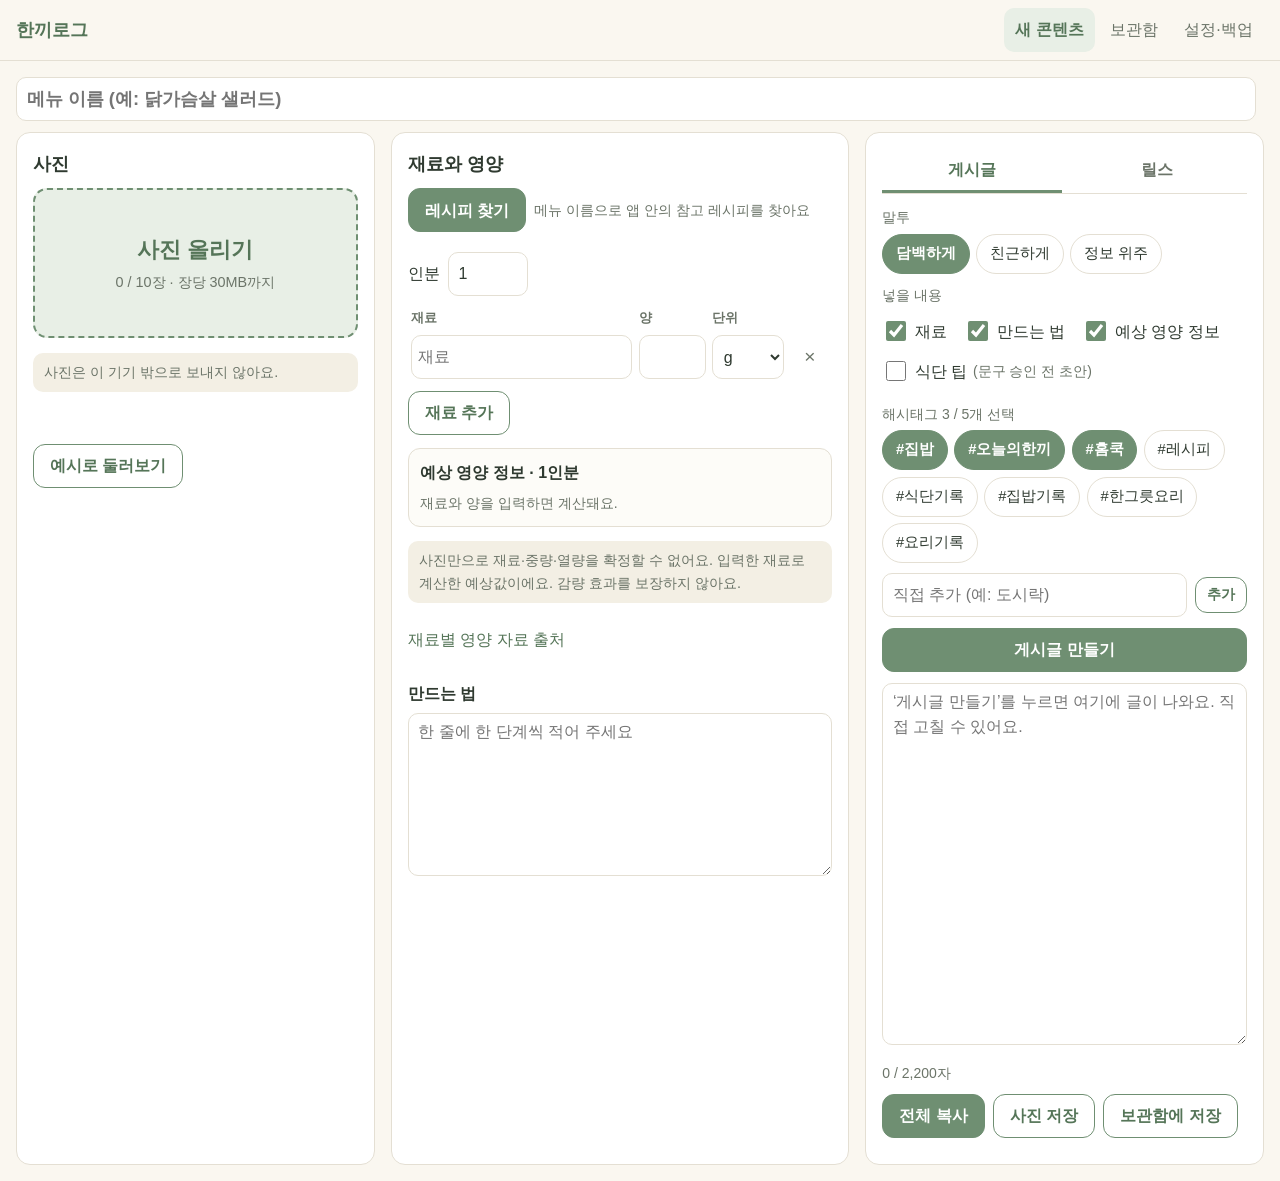
==== index.html @ b4cbdb10 "한끼로그 1단계 첫 버전 (v0.1.0) Co-Authored-By: Claude Opus 5.5 <noreply@anthropic.com> Claude-Session: https" ====
<!doctype html>
<html lang="ko">
<head>
<meta charset="utf-8">
<meta name="viewport" content="width=device-width, initial-scale=1, viewport-fit=cover">
<title>한끼로그</title>
<meta name="theme-color" content="#6f8f72">
<meta name="robots" content="noindex">
<meta name="apple-mobile-web-app-capable" content="yes">
<meta name="mobile-web-app-capable" content="yes">
<meta name="apple-mobile-web-app-title" content="한끼로그">
<meta name="apple-mobile-web-app-status-bar-style" content="default">
<link rel="manifest" href="manifest.webmanifest">
<link rel="icon" href="icon-192.png">
<link rel="apple-touch-icon" href="icon-180.png">
<link rel="stylesheet" href="styles.css">
</head>
<body>
<header class="top">
  <div class="brand">한끼로그</div>
  <nav class="nav" aria-label="메뉴">
    <button type="button" data-view="make" class="on">새 콘텐츠</button>
    <button type="button" data-view="library">보관함</button>
    <button type="button" data-view="settings">설정·백업</button>
  </nav>
</header>

<div id="updateBar" class="bar" hidden>새 버전이 있어요. <button type="button" id="applyUpdate" class="btn small">적용</button></div>
<div id="backupBar" class="bar warn" hidden></div>

<main>
<!-- 새 콘텐츠 -->
<section id="view-make" class="view">
  <div class="workhead">
    <input id="title" class="title-input" type="text" maxlength="40" placeholder="메뉴 이름 (예: 닭가슴살 샐러드)" aria-label="메뉴 이름">
    <span id="exampleBadge" class="badge example" hidden>예시</span>
    <span id="savedState" class="muted small"></span>
  </div>
  <ol class="steps" aria-label="단계">
    <li><button type="button" data-step="1" class="on">1. 사진 올리기</button></li>
    <li><button type="button" data-step="2">2. 정보 확인</button></li>
    <li><button type="button" data-step="3">3. 만들기</button></li>
  </ol>

  <div class="cols">
    <!-- 1 사진 -->
    <div class="col" data-col="1">
      <h2>사진</h2>
      <label class="upload" id="uploadLabel">
        <input id="fileInput" type="file" accept="image/*" multiple>
        <span class="upload-main">사진 올리기</span>
        <span class="upload-sub">최대 10장 · 장당 30MB까지</span>
      </label>
      <p class="note">사진은 이 기기 밖으로 보내지 않아요.</p>
      <div id="photoMsg" class="msg" role="status"></div>
      <ul id="photos" class="photos"></ul>
      <button type="button" id="exampleBtn" class="btn ghost">예시로 둘러보기</button>
      <div class="nextrow mobile-only"><button type="button" class="btn" data-go="2">다음: 정보 확인</button></div>
    </div>

    <!-- 2 정보 -->
    <div class="col" data-col="2">
      <h2>재료와 영양</h2>
      <div class="row">
        <button type="button" id="findRecipe" class="btn">레시피 찾기</button>
        <span class="muted small">메뉴 이름으로 앱 안의 참고 레시피를 찾아요</span>
      </div>
      <div id="recipeResults" class="results"></div>
      <div id="draftBadge" class="badge draft" hidden>레시피 참고 초안 — 실제 조리법과 다를 수 있어요</div>

      <div class="row">
        <label for="servings">인분</label>
        <input id="servings" type="number" min="1" max="20" step="1" value="1" inputmode="numeric">
      </div>

      <table class="ing" aria-label="재료">
        <thead><tr><th>재료</th><th>양</th><th>단위</th><th></th></tr></thead>
        <tbody id="ingBody"></tbody>
      </table>
      <datalist id="ingList"></datalist>
      <button type="button" id="addIng" class="btn ghost">재료 추가</button>

      <div class="nutri" id="nutri"></div>
      <p class="note">사진만으로 재료·중량·열량을 확정할 수 없어요. 입력한 재료로 계산한 예상값이에요. 감량 효과를 보장하지 않아요.</p>
      <details class="src"><summary>재료별 영양 자료 출처</summary><div id="srcList"></div></details>

      <h3>만드는 법</h3>
      <textarea id="stepsText" rows="6" placeholder="한 줄에 한 단계씩 적어 주세요"></textarea>
      <div class="nextrow mobile-only">
        <button type="button" class="btn ghost" data-go="1">이전</button>
        <button type="button" class="btn" data-go="3">다음: 만들기</button>
      </div>
    </div>

    <!-- 3 만들기 -->
    <div class="col" data-col="3">
      <div class="tabs" role="tablist">
        <button type="button" role="tab" id="tabPost" class="on" aria-selected="true">게시글</button>
        <button type="button" role="tab" id="tabReel" aria-selected="false">릴스</button>
      </div>
      <div id="panePost">
        <div class="field">
          <span class="lab">말투</span>
          <div class="chips" id="toneChips">
            <button type="button" data-tone="plain" class="on">담백하게</button>
            <button type="button" data-tone="friendly">친근하게</button>
            <button type="button" data-tone="info">정보 위주</button>
          </div>
        </div>
        <div class="field">
          <span class="lab">넣을 내용</span>
          <label class="chk"><input type="checkbox" id="incIng" checked> 재료</label>
          <label class="chk"><input type="checkbox" id="incSteps" checked> 만드는 법</label>
          <label class="chk"><input type="checkbox" id="incNutri" checked> 예상 영양 정보</label>
          <label class="chk"><input type="checkbox" id="incTip"> 식단 팁 <span class="muted small" id="tipState"></span></label>
        </div>
        <div class="field">
          <span class="lab">해시태그 <span id="tagCount" class="muted small"></span></span>
          <div class="chips" id="tagChips"></div>
          <div class="row"><input id="tagInput" type="text" placeholder="직접 추가 (예: 도시락)" maxlength="30"><button type="button" id="tagAdd" class="btn small ghost">추가</button></div>
        </div>
        <button type="button" id="genPost" class="btn wide">게시글 만들기</button>
        <textarea id="postText" rows="14" placeholder="‘게시글 만들기’를 누르면 여기에 글이 나와요. 직접 고칠 수 있어요."></textarea>
        <div class="row between"><span id="charCount" class="muted small">0 / 2,200자</span><span id="postMsg" class="msg small" role="status"></span></div>
        <div class="row wrap">
          <button type="button" id="copyPost" class="btn">전체 복사</button>
          <button type="button" id="savePhotos" class="btn ghost">사진 저장</button>
          <button type="button" id="saveEntry" class="btn ghost">보관함에 저장</button>
        </div>
      </div>
      <div id="paneReel" hidden>
        <div class="soon">
          <strong>릴스 만들기는 2단계에서 추가돼요.</strong>
          <p>지금은 사용할 수 없어요. 먼저 아이폰·안드로이드에서 영상 저장이 되는지 시험한 뒤 만들 예정이에요.</p>
          <p class="muted small" id="reelSupport"></p>
        </div>
      </div>
      <div class="nextrow mobile-only"><button type="button" class="btn ghost" data-go="2">이전</button></div>
    </div>
  </div>
</section>

<!-- 보관함 -->
<section id="view-library" class="view" hidden>
  <h2>보관함</h2>
  <div id="libInfo" class="libinfo"></div>
  <ul id="libList" class="lib"></ul>
  <p id="libEmpty" class="muted" hidden>아직 저장한 콘텐츠가 없어요.</p>
</section>

<!-- 설정 -->
<section id="view-settings" class="view" hidden>
  <h2>설정·백업</h2>
  <p class="note">사진은 이 기기 밖으로 보내지 않아요. 사진과 글은 이 브라우저 안에만 저장돼요.</p>
  <div class="card">
    <h3>백업</h3>
    <p>사진을 포함한 모든 콘텐츠를 파일 하나로 내보내요. 다른 기기에서 ‘가져오기’로 옮길 수 있어요.</p>
    <p id="backupSize" class="muted small"></p>
    <div class="row wrap">
      <button type="button" id="exportBtn" class="btn">백업 내보내기</button>
      <label class="btn ghost filebtn">백업 가져오기<input id="importInput" type="file" accept=".json,application/json"></label>
    </div>
    <div id="backupMsg" class="msg" role="status"></div>
  </div>
  <div class="card">
    <h3>저장 공간</h3>
    <p id="storageInfo" class="muted"></p>
    <p class="small muted">아이폰 Safari는 한동안 쓰지 않으면 저장 데이터를 지울 수 있어요. 공유 버튼 → ‘홈 화면에 추가’로 설치하고, 백업을 자주 해 주세요.</p>
  </div>
  <div class="card">
    <h3>문제가 있을 때</h3>
    <p>아래 버튼으로 오류 정보를 복사해 관리자에게 보내 주세요. 사진과 글 내용은 들어가지 않아요.</p>
    <button type="button" id="copyDiag" class="btn ghost">오류 정보 복사</button>
    <div id="diagMsg" class="msg" role="status"></div>
  </div>
  <div class="card">
    <h3>자료 출처</h3>
    <p class="small">영양 수치: USDA National Nutrient Database for Standard Reference, Release 26 (미국 농무부, 공공 자료). 가식부 100g 기준.<br>참고 레시피: 한끼로그에서 직접 작성한 가정식 레시피.</p>
    <p class="small muted" id="dataInfo"></p>
  </div>
  <div class="card">
    <h3>모두 지우기</h3>
    <p class="small">이 기기에 저장된 콘텐츠를 모두 지워요. 되돌릴 수 없으니 먼저 백업해 주세요.</p>
    <button type="button" id="wipeBtn" class="btn danger">모두 지우기</button>
  </div>
  <p class="muted small">버전 <span id="ver"></span></p>
</section>
</main>

<div id="toast" class="toast" role="status" aria-live="polite"></div>
<script src="app.js"></script>
</body>
</html>
---- styles.css ----
:root{
  --bg:#faf7f0; --card:#ffffff; --ink:#2f3a30; --muted:#6b7468; --line:#e4dfd3;
  --sage:#6f8f72; --sage-d:#557558; --sage-l:#e8efe6; --warn:#a4661c; --warn-l:#fbf0dd; --danger:#b4443a;
  --r:14px;
}
*{box-sizing:border-box}
html{-webkit-text-size-adjust:100%}
body{margin:0;background:var(--bg);color:var(--ink);font:16px/1.6 -apple-system,BlinkMacSystemFont,"Apple SD Gothic Neo","Noto Sans KR","Malgun Gothic",sans-serif;padding-bottom:env(safe-area-inset-bottom)}
button,input,select,textarea{font:inherit;color:inherit}
h2{font-size:1.15rem;margin:0 0 .6rem}
h3{font-size:1rem;margin:1.2rem 0 .4rem}
[hidden]{display:none!important}
.top{position:sticky;top:0;z-index:5;display:flex;align-items:center;justify-content:space-between;gap:.6rem;padding:calc(.5rem + env(safe-area-inset-top)) 1rem .5rem;background:var(--bg);border-bottom:1px solid var(--line)}
.brand{font-weight:800;font-size:1.15rem;color:var(--sage-d);white-space:nowrap}
.nav{display:flex;gap:.25rem;overflow-x:auto}
.nav button{min-height:44px;padding:0 .7rem;border:0;background:none;border-radius:10px;white-space:nowrap;color:var(--muted)}
.nav button.on{background:var(--sage-l);color:var(--sage-d);font-weight:700}
main{max-width:1280px;margin:0 auto;padding:1rem}
.bar{padding:.6rem 1rem;background:var(--sage-l);display:flex;gap:.6rem;align-items:center;justify-content:center;flex-wrap:wrap}
.bar.warn{background:var(--warn-l);color:var(--warn)}
.btn{white-space:nowrap;flex-shrink:0;min-height:44px;padding:0 1rem;border-radius:12px;border:1px solid var(--sage);background:var(--sage);color:#fff;font-weight:700;cursor:pointer;display:inline-flex;align-items:center;justify-content:center;gap:.3rem}
.btn:disabled{opacity:.45;cursor:not-allowed}
.btn.ghost{background:#fff;color:var(--sage-d)}
.btn.danger{background:#fff;color:var(--danger);border-color:var(--danger)}
.btn.small{min-height:36px;padding:0 .7rem;font-size:.9rem}
.btn.wide{width:100%}
.muted{color:var(--muted)} .small{font-size:.875rem}
.note{font-size:.9rem;color:var(--muted);background:#f3efe4;border-radius:10px;padding:.5rem .7rem}
.msg{min-height:1.2em;font-size:.95rem;white-space:pre-line}
.msg.err{color:var(--danger)} .msg.ok{color:var(--sage-d)}
.row{display:flex;align-items:center;gap:.5rem;margin:.6rem 0}
.row.wrap{flex-wrap:wrap} .row.between{justify-content:space-between}
input[type=text],input[type=number],select,textarea{border:1px solid var(--line);border-radius:10px;background:#fff;min-height:44px;padding:.4rem .6rem;width:100%;font-size:16px}
textarea{line-height:1.55;resize:vertical}
input:focus,select:focus,textarea:focus,button:focus-visible{outline:2px solid var(--sage);outline-offset:1px}
#servings{width:5rem}
.workhead{display:flex;align-items:center;gap:.5rem;margin-bottom:.7rem}
.title-input{font-size:1.15rem!important;font-weight:700;flex:1}
.badge{display:inline-block;font-size:.8rem;font-weight:700;border-radius:999px;padding:.15rem .6rem;white-space:nowrap}
.badge.example{background:var(--warn-l);color:var(--warn)}
.badge.draft{background:var(--sage-l);color:var(--sage-d);margin:.3rem 0;white-space:normal}
.steps{list-style:none;display:flex;gap:.4rem;padding:0;margin:0 0 1rem}
.steps li{flex:1}
.steps button{width:100%;min-height:44px;border:1px solid var(--line);background:#fff;border-radius:12px;color:var(--muted);font-size:.95rem}
.steps button.on{border-color:var(--sage);background:var(--sage-l);color:var(--sage-d);font-weight:700}
.cols{display:grid;grid-template-columns:1fr;gap:1rem}
.col{background:var(--card);border:1px solid var(--line);border-radius:var(--r);padding:1rem;min-width:0}
.upload{display:flex;flex-direction:column;align-items:center;justify-content:center;gap:.2rem;min-height:150px;border:2px dashed var(--sage);border-radius:var(--r);background:var(--sage-l);cursor:pointer;text-align:center;padding:1rem}
.upload input{position:absolute;width:1px;height:1px;opacity:0}
.upload-main{font-size:1.35rem;font-weight:800;color:var(--sage-d)}
.upload-sub{font-size:.9rem;color:var(--muted)}
.photos{list-style:none;padding:0;margin:.6rem 0;display:grid;grid-template-columns:repeat(2,minmax(0,1fr));gap:.6rem}
.photos li{position:relative;border:1px solid var(--line);border-radius:12px;overflow:hidden;background:#f3efe4}
.photos li.cover{outline:3px solid var(--sage)}
.photos img{display:block;width:100%;aspect-ratio:1;object-fit:cover}
.photos .tag{position:absolute;left:.4rem;top:.4rem;background:var(--sage);color:#fff;font-size:.75rem;font-weight:700;border-radius:999px;padding:.1rem .5rem}
.photos .ctl{display:grid;grid-template-columns:repeat(4,1fr)}
.photos .ctl button{min-height:44px;border:0;border-top:1px solid var(--line);background:#fff;font-size:.8rem;padding:0}
.photos .ctl button+button{border-left:1px solid var(--line)}
.results{display:flex;flex-direction:column;gap:.4rem}
.results button{min-height:44px;text-align:left;border:1px solid var(--line);background:#fff;border-radius:10px;padding:.4rem .7rem}
.ing{width:100%;border-collapse:collapse;table-layout:fixed;margin:.4rem 0}
.ing th{font-size:.8rem;color:var(--muted);text-align:left;font-weight:600;padding:.2rem}
.ing th:nth-child(1){width:auto}.ing th:nth-child(2){width:4.6rem}.ing th:nth-child(3){width:4.9rem}.ing th:nth-child(4){width:2.8rem}
.ing td{padding:.2rem;vertical-align:top}
.ing td input,.ing td select{padding:.3rem .4rem}
.ing .st{display:block;font-size:.78rem;margin-top:.15rem;color:var(--muted);word-break:keep-all}
.ing .st.miss{color:var(--warn)}
.ing .del{min-height:44px;width:100%;border:0;background:none;color:var(--muted);font-size:1.2rem}
.nutri{border:1px solid var(--line);border-radius:12px;padding:.7rem;margin:.8rem 0;background:#fdfcf8}
.nutri .grid{display:grid;grid-template-columns:repeat(2,minmax(0,1fr));gap:.4rem .8rem}
.nutri .k{font-size:.8rem;color:var(--muted)} .nutri .v{font-weight:800;font-size:1.05rem}
.nutri .head{display:flex;justify-content:space-between;align-items:baseline;gap:.5rem;margin-bottom:.4rem;flex-wrap:wrap}
.nutri .miss{color:var(--warn);font-size:.85rem;font-weight:700}
.src summary{min-height:44px;display:flex;align-items:center;cursor:pointer;color:var(--sage-d)}
.src div{font-size:.8rem;color:var(--muted)}
.src p{margin:.2rem 0}
.tabs{display:flex;gap:.3rem;margin-bottom:.8rem;border-bottom:1px solid var(--line)}
.tabs button{min-height:44px;flex:1;border:0;background:none;border-bottom:3px solid transparent;color:var(--muted);font-weight:700}
.tabs button.on{border-bottom-color:var(--sage);color:var(--sage-d)}
.field{margin:.7rem 0}
.lab{display:block;font-size:.85rem;color:var(--muted);margin-bottom:.3rem}
.chips{display:flex;flex-wrap:wrap;gap:.4rem}
.chips button{min-height:40px;border:1px solid var(--line);background:#fff;border-radius:999px;padding:0 .8rem;font-size:.92rem}
.chips button.on{background:var(--sage);border-color:var(--sage);color:#fff;font-weight:700}
.chk{display:inline-flex;align-items:center;gap:.35rem;min-height:40px;margin-right:.8rem}
.chk input{width:20px;height:20px;accent-color:var(--sage)}
#postText{margin-top:.7rem}
.soon{background:#f3efe4;border-radius:12px;padding:1rem}
.nextrow{display:flex;justify-content:space-between;gap:.5rem;margin-top:1rem}
.nextrow .btn{flex:1}
.lib{list-style:none;padding:0;display:grid;grid-template-columns:repeat(auto-fill,minmax(240px,1fr));gap:.8rem}
.lib li{background:#fff;border:1px solid var(--line);border-radius:var(--r);overflow:hidden;display:flex;flex-direction:column}
.lib img,.lib .noimg{width:100%;aspect-ratio:4/3;object-fit:cover;background:#f3efe4;display:flex;align-items:center;justify-content:center;color:var(--muted)}
.lib .body{padding:.6rem .8rem}
.lib .name{font-weight:800}
.lib .ctl{display:grid;grid-template-columns:repeat(3,1fr);border-top:1px solid var(--line);margin-top:auto}
.lib .ctl button{min-height:44px;border:0;background:#fff;color:var(--sage-d);font-weight:700}
.lib .ctl button+button{border-left:1px solid var(--line)}
.lib .ctl button.d{color:var(--danger)}
.libinfo{display:flex;flex-direction:column;gap:.4rem;margin-bottom:.8rem}
.card{background:#fff;border:1px solid var(--line);border-radius:var(--r);padding:1rem;margin:.8rem 0}
.card h3{margin-top:0}
.filebtn{position:relative;overflow:hidden}
.filebtn input{position:absolute;inset:0;opacity:0;cursor:pointer}
.toast{position:fixed;left:50%;bottom:calc(1.2rem + env(safe-area-inset-bottom));transform:translateX(-50%);background:var(--ink);color:#fff;padding:.6rem 1rem;border-radius:12px;opacity:0;pointer-events:none;transition:opacity .2s;max-width:90vw;z-index:20}
.toast.show{opacity:1}
/* 모바일: 한 단계씩 */
@media (max-width:899px){
  .cols .col{display:none}
  .cols[data-step="1"] .col[data-col="1"],.cols[data-step="2"] .col[data-col="2"],.cols[data-step="3"] .col[data-col="3"]{display:block}
}
@media (min-width:900px){
  .cols{grid-template-columns:minmax(0,.9fr) minmax(0,1.15fr) minmax(0,1fr)}
  .mobile-only{display:none}
  .steps{display:none}
}
@media (max-width:479px){
  .ing thead{display:none}
  .ing,.ing tbody{display:block}
  .ing tr{display:grid;grid-template-columns:minmax(0,1fr) 5.2rem 2.8rem;gap:.3rem;padding:.5rem 0;border-bottom:1px solid var(--line)}
  .ing td{padding:0}
  .ing td:first-child{grid-column:1/-1}
  .steps button{font-size:.85rem;padding:0 .2rem}
}
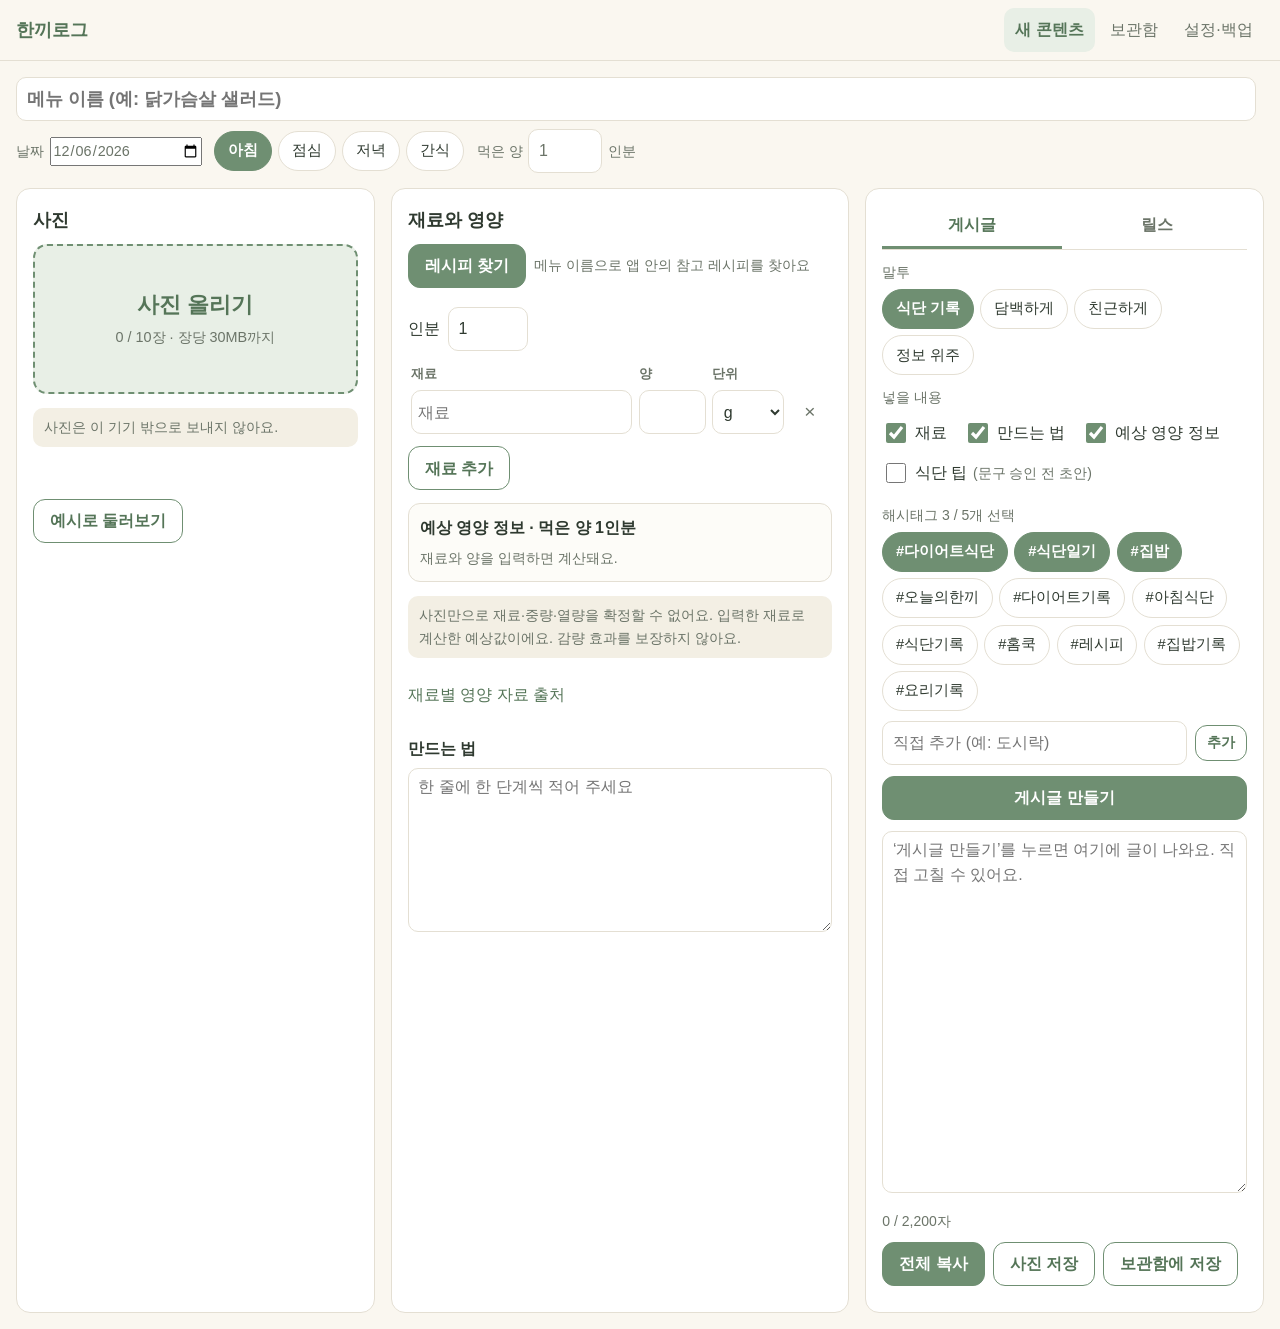
==== commit aa4c3e75: "다이어트 식단 기록: 끼니·하루 합계·목표 (v0.2.0) Co-Authored-By: Claude Opus 5.5 <noreply@anthropic.com> Claude-Sess" ====
--- a/index.html
+++ b/index.html
@@ -36,6 +36,13 @@
     <span id="exampleBadge" class="badge example" hidden>예시</span>
     <span id="savedState" class="muted small"></span>
   </div>
+  <div class="mealrow">
+    <label class="mini">날짜 <input id="mealDate" type="date"></label>
+    <div class="chips" id="mealChips" role="group" aria-label="끼니">
+      <button type="button" data-meal="아침">아침</button><button type="button" data-meal="점심">점심</button><button type="button" data-meal="저녁">저녁</button><button type="button" data-meal="간식">간식</button>
+    </div>
+    <label class="mini">먹은 양 <input id="eaten" type="number" min="0.25" max="10" step="0.25" value="1" inputmode="decimal"> 인분</label>
+  </div>
   <ol class="steps" aria-label="단계">
     <li><button type="button" data-step="1" class="on">1. 사진 올리기</button></li>
     <li><button type="button" data-step="2">2. 정보 확인</button></li>
@@ -102,7 +109,8 @@
         <div class="field">
           <span class="lab">말투</span>
           <div class="chips" id="toneChips">
-            <button type="button" data-tone="plain" class="on">담백하게</button>
+            <button type="button" data-tone="diet" class="on">식단 기록</button>
+            <button type="button" data-tone="plain">담백하게</button>
             <button type="button" data-tone="friendly">친근하게</button>
             <button type="button" data-tone="info">정보 위주</button>
           </div>
@@ -153,6 +161,16 @@
   <h2>설정·백업</h2>
   <p class="note">사진은 이 기기 밖으로 보내지 않아요. 사진과 글은 이 브라우저 안에만 저장돼요.</p>
   <div class="card">
+    <h3>내 하루 목표</h3>
+    <p class="small">직접 정한 목표를 넣으면 끼니와 하루 합계가 목표의 몇 %인지 보여 줘요. 비워 두면 표시하지 않아요. 앱이 목표를 추천하지는 않아요.</p>
+    <div class="row wrap">
+      <label class="mini">열량 <input id="goalKcal" type="number" min="0" max="6000" step="10" inputmode="numeric" placeholder="예: 1500"> kcal</label>
+      <label class="mini">단백질 <input id="goalProtein" type="number" min="0" max="400" step="1" inputmode="numeric" placeholder="예: 90"> g</label>
+      <button type="button" id="saveGoals" class="btn small">저장</button>
+    </div>
+    <div id="goalMsg" class="msg small" role="status"></div>
+  </div>
+  <div class="card">
     <h3>백업</h3>
     <p>사진을 포함한 모든 콘텐츠를 파일 하나로 내보내요. 다른 기기에서 ‘가져오기’로 옮길 수 있어요.</p>
     <p id="backupSize" class="muted small"></p>
--- a/styles.css
+++ b/styles.css
@@ -123,3 +123,14 @@
   .ing td:first-child{grid-column:1/-1}
   .steps button{font-size:.85rem;padding:0 .2rem}
 }
+
+.mealrow{display:flex;flex-wrap:wrap;align-items:center;gap:.5rem .8rem;margin:-.2rem 0 .9rem}
+.mini{display:inline-flex;align-items:center;gap:.35rem;font-size:.9rem;color:var(--muted);white-space:nowrap}
+.mini input{width:auto;min-width:0}
+#mealDate{width:9.5rem}#eaten{width:4.6rem}#goalKcal{width:6.5rem}#goalProtein{width:5rem}
+.goalbar{margin-top:.5rem;font-size:.85rem;color:var(--sage-d);font-weight:700}
+.badge.diet{background:var(--sage-l);color:var(--sage-d);margin-left:.3rem}
+.badge.meal{background:var(--sage);color:#fff}
+.day{grid-column:1/-1;display:flex;flex-wrap:wrap;justify-content:space-between;gap:.3rem .8rem;align-items:baseline;padding:.7rem .9rem;border-radius:12px;background:var(--sage-l);margin-top:.4rem}
+.day b{font-size:1.02rem}.day span{font-size:.88rem;color:var(--sage-d)}
+.lib li.day{flex-direction:row;background:var(--sage-l);border:0;overflow:visible}
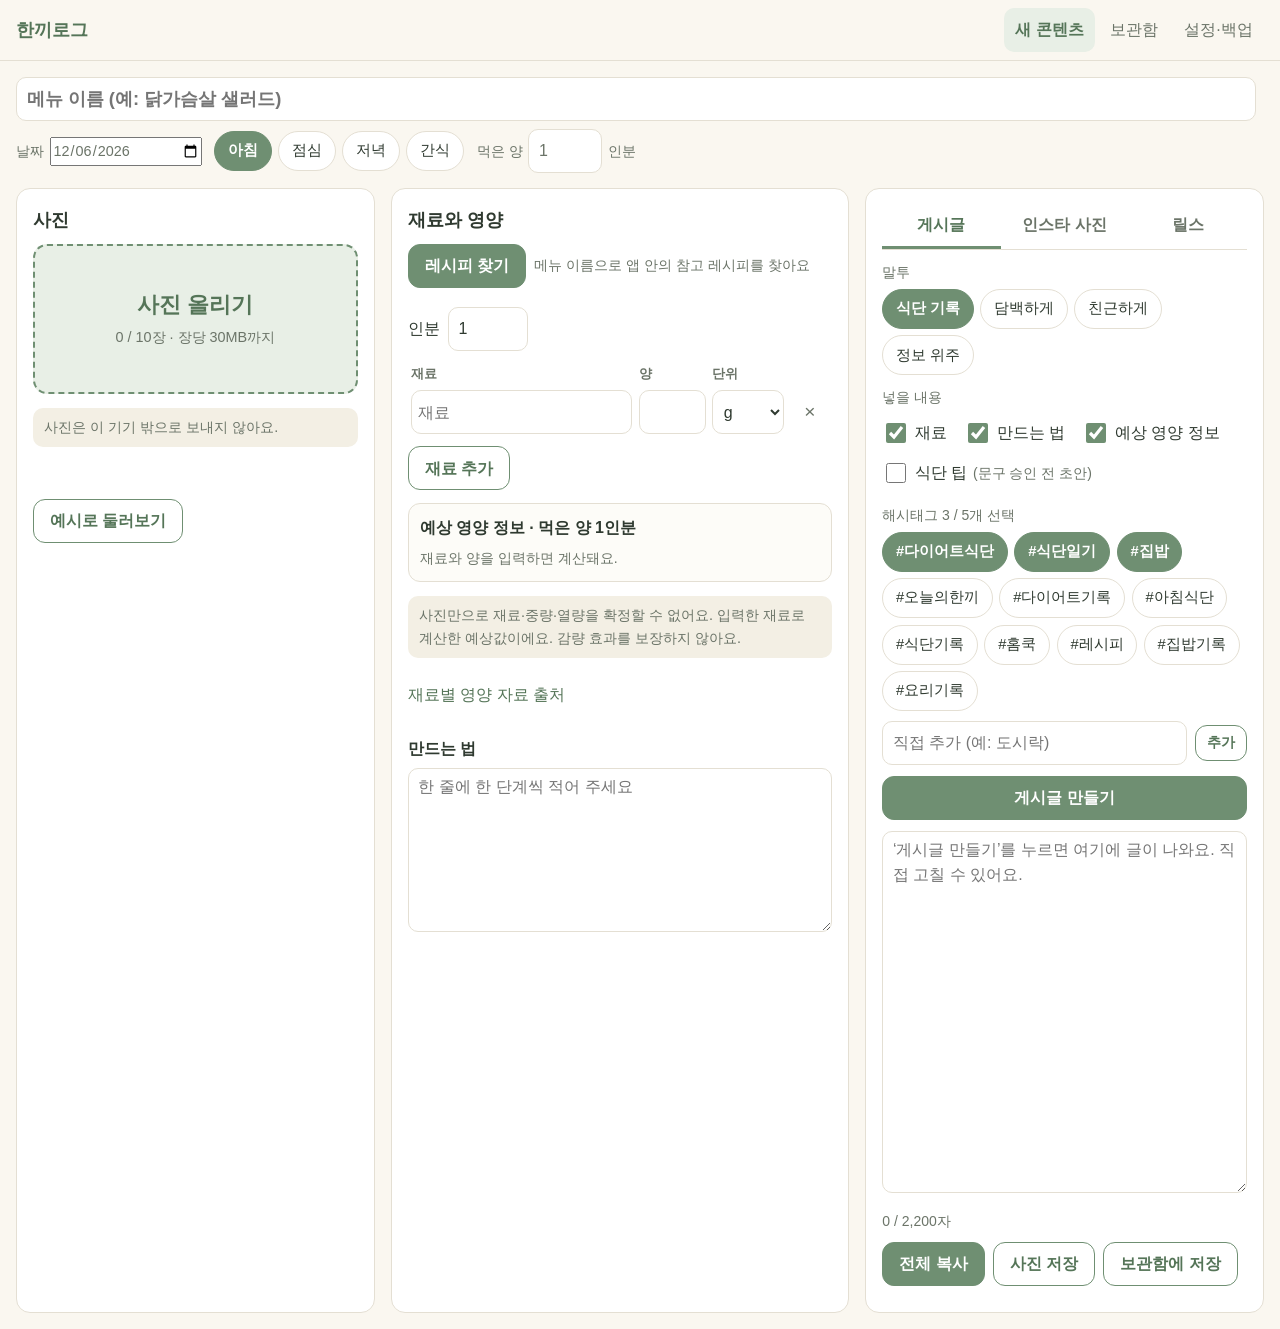
==== commit 82c3fe7b: "인스타 사진 만들기와 글씨체 4종 (v0.3.1) Co-Authored-By: Claude Opus 5.5 <noreply@anthropic.com> Claude-Session: " ====
--- a/index.html
+++ b/index.html
@@ -103,6 +103,7 @@
     <div class="col" data-col="3">
       <div class="tabs" role="tablist">
         <button type="button" role="tab" id="tabPost" class="on" aria-selected="true">게시글</button>
+        <button type="button" role="tab" id="tabCards" aria-selected="false">인스타 사진</button>
         <button type="button" role="tab" id="tabReel" aria-selected="false">릴스</button>
       </div>
       <div id="panePost">
@@ -136,6 +137,44 @@
           <button type="button" id="saveEntry" class="btn ghost">보관함에 저장</button>
         </div>
       </div>
+      <div id="paneCards" hidden>
+        <p class="small muted">완성 사진 한 장으로 인스타 여러 장 게시물(세로 1080×1350)을 만들어요. 휴대폰 안에서 만들고 밖으로 보내지 않아요.</p>
+        <div class="field">
+          <span class="lab">넣을 장</span>
+          <label class="chk"><input type="checkbox" data-card="cover" checked> 표지</label>
+          <label class="chk"><input type="checkbox" data-card="close" checked> 가까이</label>
+          <label class="chk"><input type="checkbox" data-card="ing" checked> 재료</label>
+          <label class="chk"><input type="checkbox" data-card="steps" checked> 만드는 법</label>
+          <label class="chk"><input type="checkbox" data-card="nutri" checked> 영양 정보</label>
+        </div>
+        <div class="field">
+          <span class="lab">글씨체</span>
+          <div class="chips" id="fontChips">
+            <button type="button" data-font="pretendard" class="on" style="font-family:'HK Pretendard',sans-serif;font-weight:800">프리텐다드</button>
+            <button type="button" data-font="jua" style="font-family:'HK Jua',sans-serif">주아</button>
+            <button type="button" data-font="dohyeon" style="font-family:'HK DoHyeon',sans-serif">도현</button>
+            <button type="button" data-font="gowun" style="font-family:'HK Gowun',sans-serif">고운돋움</button>
+          </div>
+        </div>
+        <div class="field">
+          <span class="lab">색감</span>
+          <div class="chips" id="themeChips">
+            <button type="button" data-theme="ivory" class="on">아이보리</button>
+            <button type="button" data-theme="sage">세이지</button>
+            <button type="button" data-theme="dark">짙은 녹색</button>
+          </div>
+        </div>
+        <div class="field" id="closeCtl">
+          <span class="lab">‘가까이’ 장 위치 · 확대</span>
+          <label class="mini">가로 <input type="range" id="cropX" min="0" max="1" step="0.01" value="0.5"></label>
+          <label class="mini">세로 <input type="range" id="cropY" min="0" max="1" step="0.01" value="0.5"></label>
+          <label class="mini">확대 <input type="range" id="cropZ" min="1.2" max="3" step="0.1" value="1.8"></label>
+        </div>
+        <button type="button" id="makeCards" class="btn wide">사진 만들기</button>
+        <div id="cardsMsg" class="msg small" role="status"></div>
+        <div id="cardsOut" class="cards"></div>
+        <button type="button" id="saveCards" class="btn wide" hidden>만든 사진 모두 저장</button>
+      </div>
       <div id="paneReel" hidden>
         <div class="soon">
           <strong>릴스 만들기는 2단계에서 추가돼요.</strong>
--- a/styles.css
+++ b/styles.css
@@ -134,3 +134,10 @@
 .day{grid-column:1/-1;display:flex;flex-wrap:wrap;justify-content:space-between;gap:.3rem .8rem;align-items:baseline;padding:.7rem .9rem;border-radius:12px;background:var(--sage-l);margin-top:.4rem}
 .day b{font-size:1.02rem}.day span{font-size:.88rem;color:var(--sage-d)}
 .lib li.day{flex-direction:row;background:var(--sage-l);border:0;overflow:visible}
+
+.cards{display:grid;grid-template-columns:repeat(2,minmax(0,1fr));gap:.5rem;margin:.7rem 0}
+.cards figure{margin:0}
+.cards img{display:block;width:100%;aspect-ratio:4/5;object-fit:cover;border-radius:10px;border:1px solid var(--line);background:#f3efe4}
+.cards figcaption{font-size:.8rem;color:var(--muted);text-align:center;margin-top:.2rem}
+#closeCtl .mini{display:flex;margin:.2rem 0}
+#closeCtl input[type=range]{flex:1;min-height:36px;accent-color:var(--sage)}
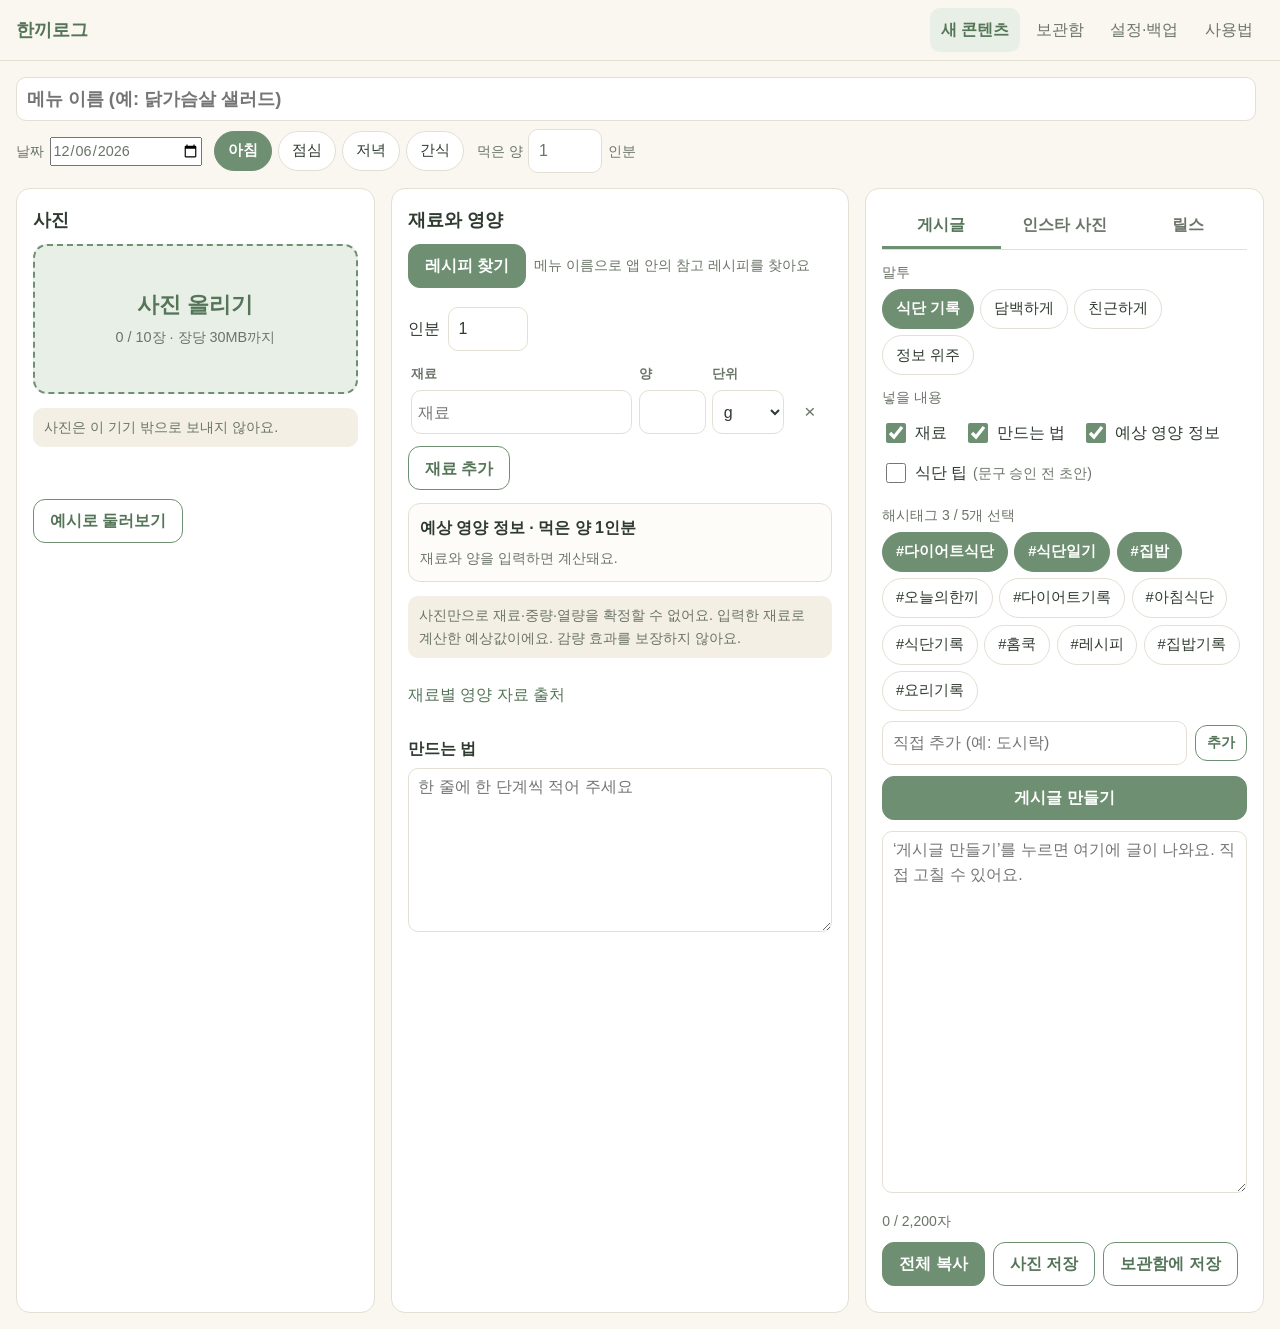
==== commit 32eeb01d: "만화 사용설명서 추가, 좁은 화면 메뉴 정리 (v0.3.2) Co-Authored-By: Claude Opus 5.5 <noreply@anthropic.com> Claude-Ses" ====
--- a/index.html
+++ b/index.html
@@ -22,6 +22,7 @@
     <button type="button" data-view="make" class="on">새 콘텐츠</button>
     <button type="button" data-view="library">보관함</button>
     <button type="button" data-view="settings">설정·백업</button>
+    <a class="navhelp" href="guide.html">사용법</a>
   </nav>
 </header>
 
@@ -199,6 +200,7 @@
 <section id="view-settings" class="view" hidden>
   <h2>설정·백업</h2>
   <p class="note">사진은 이 기기 밖으로 보내지 않아요. 사진과 글은 이 브라우저 안에만 저장돼요.</p>
+  <div class="card"><h3>사용설명서</h3><p class="small">처음 쓰는 방법부터 백업까지 그림과 함께 정리했어요.</p><a class="btn ghost" href="guide.html">사용설명서 보기</a></div>
   <div class="card">
     <h3>내 하루 목표</h3>
     <p class="small">직접 정한 목표를 넣으면 끼니와 하루 합계가 목표의 몇 %인지 보여 줘요. 비워 두면 표시하지 않아요. 앱이 목표를 추천하지는 않아요.</p>
--- a/styles.css
+++ b/styles.css
@@ -141,3 +141,6 @@
 .cards figcaption{font-size:.8rem;color:var(--muted);text-align:center;margin-top:.2rem}
 #closeCtl .mini{display:flex;margin:.2rem 0}
 #closeCtl input[type=range]{flex:1;min-height:36px;accent-color:var(--sage)}
+.navhelp{min-height:44px;display:inline-flex;align-items:center;padding:0 .7rem;border-radius:10px;color:var(--muted);text-decoration:none;white-space:nowrap}
+a.btn{text-decoration:none}
+@media (max-width:420px){.top{padding-left:.7rem;padding-right:.5rem}.brand{font-size:1.02rem}.nav{gap:0}.nav button,.navhelp{padding:0 .45rem;font-size:.92rem}}
